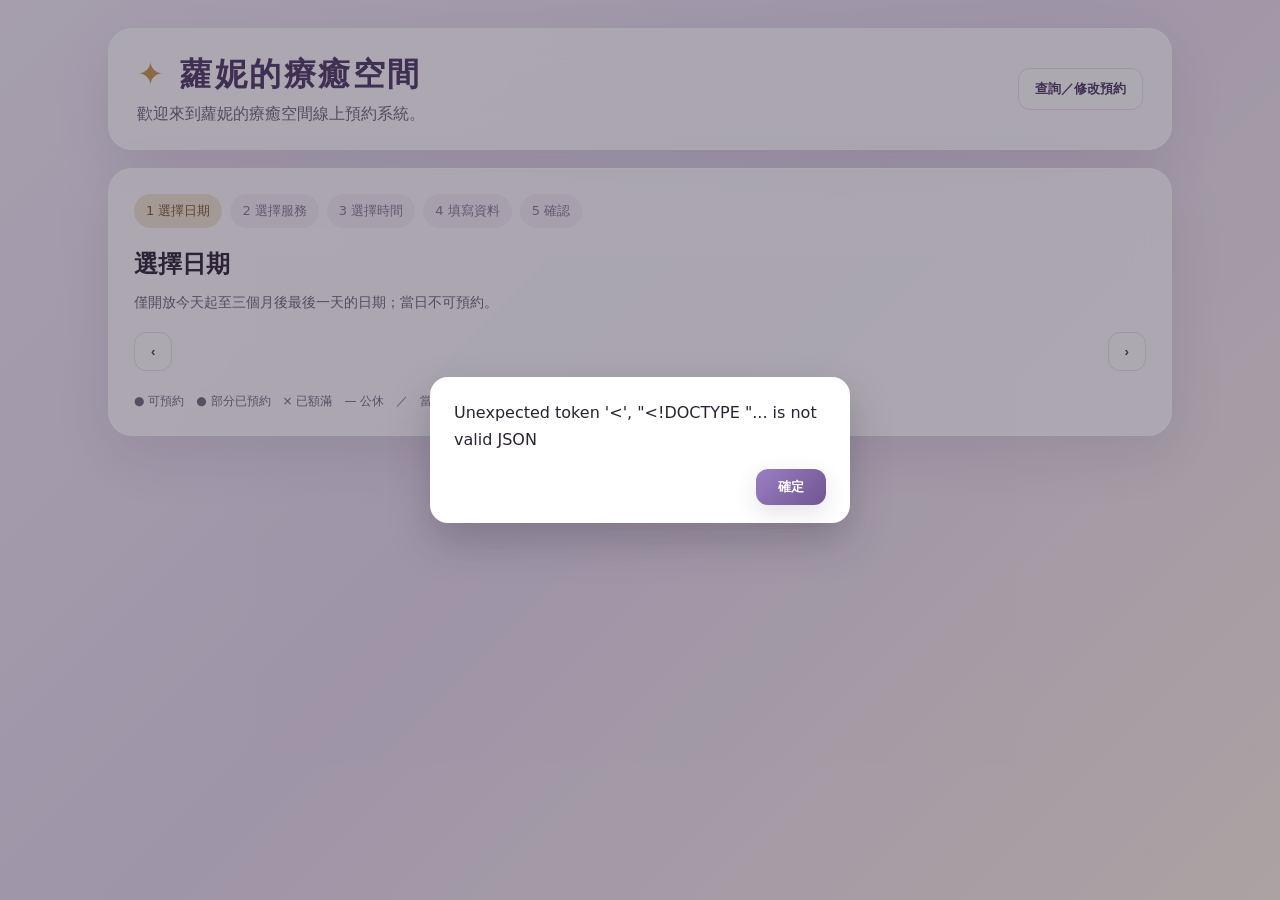
==== public/index.html @ 126ae0cc "ui: booking code copy button on completion page; query page placeholder text" ====
<!doctype html>
<html lang="zh-Hant">
<head>
<meta charset="utf-8"><meta name="viewport" content="width=device-width,initial-scale=1">
<title>蘿妮的療癒空間｜線上預約</title>
<style>
:root{--violet:#8e76b7;--violet-dark:#4d3b67;--lav:#eee7f7;--cream:#fffaf2;--amber:#c89b50;--ink:#30263a;--muted:#71657d;--line:#e8dfed;--glass:rgba(255,255,255,.82)}
*{box-sizing:border-box}body{margin:0;min-height:100vh;color:var(--ink);font-family:system-ui,-apple-system,"Noto Sans TC",sans-serif;background:linear-gradient(135deg,#f3edf8 0%,#e8def1 48%,#fbf3e7 100%);overflow-x:hidden}
body:before{content:"";position:fixed;inset:0;pointer-events:none;background-image:radial-gradient(circle,rgba(200,155,80,.22) 0 1px,transparent 1.5px);background-size:100px 100px;opacity:.25}
.wrap{max-width:1100px;margin:auto;padding:28px 18px 70px}.glass{background:var(--glass);border:1px solid rgba(255,255,255,.9);backdrop-filter:blur(18px);box-shadow:0 18px 55px rgba(72,50,92,.12);border-radius:24px}
header{padding:24px 28px;margin-bottom:18px;display:flex;justify-content:space-between;align-items:center;gap:18px}h1{margin:0;font-size:32px;letter-spacing:.08em;color:var(--violet-dark)}.sub{color:var(--muted);margin-top:7px}.magic{color:var(--amber)}
button{border:1px solid transparent;border-radius:12px;padding:11px 16px;background:linear-gradient(135deg,#9e87c5,#72588f);color:white;font-weight:700;cursor:pointer;box-shadow:0 8px 22px rgba(72,50,92,.14)}button:hover{filter:brightness(1.04)}button:disabled{opacity:.42;cursor:not-allowed;box-shadow:none}.secondary{background:white;color:var(--violet-dark);border-color:var(--line);box-shadow:none}.danger{background:#8d5c6d}.successBtn{background:linear-gradient(135deg,#caa15d,#aa7e3e)}
main{display:grid;grid-template-columns:1fr;gap:18px}.panel{padding:25px}.steps{display:flex;gap:8px;margin-bottom:20px;flex-wrap:wrap}.step{padding:8px 12px;border-radius:999px;background:#f4eff7;color:#887b92;font-size:13px}.step.active{background:#efe4d2;color:#80602d}h2{margin:0 0 14px}.hint,.muted{color:var(--muted);font-size:14px}.calendarHead{display:flex;justify-content:space-between;align-items:center;margin:20px 0 10px}.calendar{display:grid;grid-template-columns:repeat(7,1fr);gap:7px}.calendarLoading{grid-column:1/-1;text-align:center;padding:24px;color:var(--muted)}.dow{text-align:center;color:#8a7e92;font-size:12px;padding:5px}.day{min-height:58px;background:#fff;color:var(--ink);border:1px solid var(--line);box-shadow:none}.day.past,.day.empty{opacity:.28;cursor:not-allowed}.day.selected{outline:2px solid var(--amber);background:#fff8eb}.day.closed{opacity:.42;cursor:not-allowed}.dayStatus{display:block;font-size:9px;line-height:1.1;margin-top:3px;font-weight:700}.day.partial{border-color:#c8b4da}.day.full{opacity:.52}
.serviceGrid{display:grid;gap:10px;margin-top:16px}.serviceCard{width:100%;text-align:left;background:#fff;color:var(--ink);border:1px solid var(--line);box-shadow:none}.serviceCard.selected{border-color:var(--amber);background:#fff8eb;box-shadow:0 0 0 2px rgba(200,155,80,.18)}.serviceRow{display:flex;align-items:flex-start;gap:14px}.serviceInfo{min-width:0;flex:1}.serviceName{font-size:16px;font-weight:800}.serviceDescription{font-size:13px;color:var(--muted);margin-top:5px;line-height:1.55}.servicePrice{margin-left:auto;flex:0 0 92px;text-align:right;font-size:16px;font-weight:800;white-space:nowrap}.serviceDuration{font-size:13px;color:var(--muted);margin-top:3px}.slots{display:grid;grid-template-columns:repeat(3,1fr);gap:9px;margin-top:16px}.slot{background:#fff;color:var(--ink);border:1px solid var(--line);padding:13px;box-shadow:none}.slot.available:hover{border-color:#bca8d2}.slot.booked{opacity:.42;text-decoration:line-through}.slot.selected{background:#fff8eb;border-color:var(--amber);color:#745526}.emptyState{grid-column:1/-1;padding:18px;border:1px dashed var(--line);border-radius:12px;color:var(--muted);background:#fff}
label{display:block;margin:14px 0 7px;color:#5e5268}input{width:100%;padding:13px;border-radius:12px;border:1px solid var(--line);background:#fff;color:var(--ink);outline:none}input:focus{border-color:#ad95c7;box-shadow:0 0 0 3px rgba(142,118,183,.12)}.actions{display:flex;justify-content:space-between;gap:10px;margin-top:20px}.summary{line-height:1.9;color:#51455c}.summaryBox{padding:15px;border-radius:14px;background:#faf7fc;border:1px solid var(--line);margin-top:15px}.success{padding:18px;border-radius:14px;background:#fff9ed;border:1px solid #ead7b2}.code{font-size:22px;font-weight:800;letter-spacing:.08em;color:#765b2c;margin:5px 0 14px}.status{display:inline-block;padding:4px 9px;border-radius:999px;background:#eee8f4;color:#675778;font-size:12px}.hidden{display:none!important}.notice{padding:10px 12px;background:#f7f1fa;border-radius:10px;color:#655873;font-size:13px;margin-top:12px}.legend{display:flex;gap:12px;flex-wrap:wrap;margin-top:12px;color:#776a80;font-size:12px}
@media(max-width:800px){main{grid-template-columns:1fr}.slots{grid-template-columns:repeat(2,1fr)}header{align-items:flex-start;flex-direction:column}.wrap{padding:16px 12px 45px}.panel{padding:19px}.day{min-height:50px;padding:7px 3px}.booking{align-items:flex-start;flex-direction:column}.adminTools input{max-width:none;width:100%}}

@media(max-width:600px){
  .wrap{padding:10px 10px 32px}
  .glass{border-radius:18px}
  header{padding:18px 16px;margin-bottom:12px;gap:12px}
  h1{font-size:24px;line-height:1.35;letter-spacing:.04em}
  .sub{font-size:13px;line-height:1.5}
  header button{width:100%;min-height:44px}
  .panel{padding:16px}
  h2{font-size:21px;line-height:1.4}
  .steps{gap:5px;margin-bottom:14px}
  .step{padding:6px 9px;font-size:11px}
  .calendar{gap:4px}
  .dow{font-size:11px;padding:4px 0}
  .day{min-height:48px;padding:5px 2px;font-size:14px;border-radius:9px}
  .calendarHead button{min-width:44px;min-height:44px;padding:8px 12px}
  .slots{grid-template-columns:repeat(2,minmax(0,1fr));gap:8px}
  .slot{min-height:46px;padding:11px 8px}
  .serviceGrid{gap:8px}
  .serviceCard{min-height:58px;padding:12px}
  input,select,textarea{min-height:46px;font-size:16px}
  .actions{flex-direction:column;gap:8px}
  .actions>button{width:100%;min-height:46px}
  .success .code{font-size:20px;overflow-wrap:anywhere}
  .legend{gap:7px;line-height:1.6}
  .summaryBox{overflow-wrap:anywhere}
}
@media(max-width:380px){
  .wrap{padding-left:7px;padding-right:7px}
  .panel{padding:13px}
  h1{font-size:21px}
  .step{font-size:10px;padding:5px 7px}
  .day{min-height:44px;font-size:13px}
}
.bindCode{font-size:1.15em;letter-spacing:.12em;font-family:ui-monospace,Menlo,Consolas,monospace}
.copyBindBtn{margin-left:8px;padding:4px 10px;font-size:.85em}
.bindHint{margin-top:10px;padding:10px 12px;border-radius:10px;background:#fff3cd;border:2px solid #e0a800;color:#7a4a00;font-weight:700;line-height:1.6}
.lineSlot{display:flex;align-items:center;margin-left:auto;margin-right:12px}.lineSlot img{height:46px;width:auto;cursor:pointer;border-radius:10px}.lineSlot .bindHint{margin:0}
@media(max-width:800px){.lineSlot{order:3;width:100%;margin:10px 0 0;justify-content:center}.lineSlot img{height:44px;width:auto}}

.pageNotice{position:fixed;inset:0;background:rgba(40,30,50,.38);display:flex;align-items:center;justify-content:center;z-index:9999;padding:16px}
.pageNotice.hidden{display:none}
.pageNoticeCard{background:#fff;border-radius:18px;padding:22px 24px 18px;min-width:240px;max-width:min(88vw,420px);box-shadow:0 18px 40px rgba(40,30,50,.25)}
.pageNoticeText{white-space:pre-line;color:#2b2233;line-height:1.7;margin-bottom:16px;font-size:16px}
.pageNoticeOk{display:block;margin-left:auto;padding:9px 22px;border:0;border-radius:12px;background:linear-gradient(135deg,#9b7fc4,#6f5590);color:#fff;font-weight:700;cursor:pointer}
</style>
</head>
<body>
<div class="wrap">
<header class="glass"><div><h1><span class="magic">✦</span> 蘿妮的療癒空間</h1><div class="sub">歡迎來到蘿妮的療癒空間線上預約系統。</div></div><div id="lineLoginSlot" class="lineSlot"></div><button class="secondary" id="manageBookingBtn">查詢／修改預約</button></header>
<main>
<section class="glass panel">
<div class="steps"><span class="step active">1 選擇日期</span><span class="step">2 選擇服務</span><span class="step">3 選擇時間</span><span class="step">4 填寫資料</span><span class="step">5 確認</span></div>
<div id="dateView"><h2>選擇日期</h2><div class="hint">僅開放今天起至三個月後最後一天的日期；當日不可預約。</div><div class="calendarHead"><button id="prevMonth" class="secondary">‹</button><strong id="monthTitle"></strong><button id="nextMonth" class="secondary">›</button></div><div class="calendar" id="calendar"></div><div class="legend">● 可預約　● 部分已預約　× 已額滿　— 公休　／　當日不可預約</div></div>
<div id="serviceView" class="hidden"><h2>選擇服務</h2><div class="hint" id="serviceHint"></div><div class="serviceGrid" id="serviceGrid"></div><div class="actions"><button type="button" id="backDate" class="secondary">返回日期</button><button type="button" id="toSlots">下一步</button></div></div>
<div id="slotView" class="hidden"><h2>選擇時間</h2><p id="selectedDateText"></p><div class="slots" id="slots"></div><div class="actions"><button type="button" id="backService" class="secondary">返回服務</button><button type="button" id="toForm">下一步</button></div></div>
<div id="formView" class="hidden"><h2>填寫資料</h2><label for="name">姓名</label><input id="name" maxlength="100" autocomplete="name" placeholder="請輸入姓名"><label for="birthDate">西元生日</label><input id="birthDate" type="date" min="1900-01-01" autocomplete="bday"><label for="phone">電話</label><input id="phone" type="tel" maxlength="30" autocomplete="tel" inputmode="tel" placeholder="請輸入電話"><label for="note">有什麼想對我說的話嗎？或是你此刻的心情</label><textarea id="note" maxlength="500" rows="4" placeholder="請輸入"></textarea><div class="summaryBox" id="formSummary"></div><div id="formValidation" class="notice hidden" role="alert"></div><div class="actions"><button type="button" id="backSlot" class="secondary">返回時間</button><button id="toConfirm" type="button">確認資料</button></div></div>
<div id="confirmView" class="hidden"><h2>確認預約</h2><div class="summaryBox" id="confirmSummary"></div><div class="actions"><button type="button" id="backForm" class="secondary">返回修改</button><button type="button" id="submit" class="successBtn">確認預約</button></div></div>
<div id="successView" class="hidden"><h2>預約完成 ✦</h2><div class="success"><div>你的預約已成功建立。</div><div id="successSummary" class="summary"></div></div><div class="actions"><button type="button" id="copyBtn" class="successBtn">Line官方帳號</button><button type="button" id="officialBtn">關於我</button><button type="button" id="manageAfterBooking" class="secondary">返回預約</button></div><div id="successNotice" class="notice">如需管理預約，請使用電話號碼進行「查詢／修改預約」</div><div id="lineBindNotice" class="notice hidden"></div></div>
</section>

</main>
</div>
<script>
(function () {
  // 以頁面內提示框取代瀏覽器原生 alert（原生框會顯示網址）；不阻塞執行，與原本的 alert 用法相容
  function ensureNotice() {
    let box = document.getElementById('pageNotice');
    if (box) return box;
    box = document.createElement('div');
    box.id = 'pageNotice';
    box.className = 'pageNotice hidden';
    box.innerHTML = '<div class="pageNoticeCard"><div class="pageNoticeText" id="pageNoticeText"></div><button type="button" class="pageNoticeOk" id="pageNoticeOk">確定</button></div>';
    document.body.appendChild(box);
    document.getElementById('pageNoticeOk').onclick = () => box.classList.add('hidden');
    return box;
  }
  window.alert = function (message) {
    const box = ensureNotice();
    document.getElementById('pageNoticeText').textContent = String(message ?? '');
    box.classList.remove('hidden');
  };
})();

const state={config:null,date:null,service:null,startTime:null,slots:[],month:null,admin:false,lastReservation:null,preservedSelection:null};
function persistTimeSelection(){
  try{
    if(state.date && state.service && state.startTime){
      localStorage.setItem('roni_booking_time_selection',JSON.stringify({date:state.date,service:state.service,startTime:state.startTime,slots:Array.isArray(state.slots)?state.slots:[]}));
    }
  }catch(e){}
}
function restoreTimeSelection(){
  try{
    const raw=localStorage.getItem('roni_booking_time_selection');
    if(!raw)return;
    const v=JSON.parse(raw);
    if(v && v.date===state.date && v.service===state.service && v.startTime){
      state.startTime=v.startTime;
      state.slots=Array.isArray(v.slots)?v.slots.slice():[];
      state.preservedSelection={date:v.date,service:v.service,startTime:v.startTime,slots:state.slots.slice()};
    }
  }catch(e){}
}
function clearTimeSelection(){try{localStorage.removeItem('roni_booking_time_selection')}catch(e){}}

const $=id=>document.getElementById(id);
const api=async(url,opt={})=>{const r=await fetch(url,opt);const d=await r.json();if(!r.ok)throw new Error(d.error||'操作失敗');return d};
const esc=s=>String(s).replace(/[&<>"']/g,m=>({'&':'&amp;','<':'&lt;','>':'&gt;','"':'&quot;',"'":'&#039;'}[m]));
const steps=()=>document.querySelectorAll('.step');
function setStep(n){steps().forEach((x,i)=>x.classList.toggle('active',i===n));const ls=$('lineLoginSlot');if(ls)ls.classList.toggle('hidden',n!==0);}
function iso(y,m,d){return `${y}-${String(m+1).padStart(2,'0')}-${String(d).padStart(2,'0')}`;}
function serviceById(id){return state.config.services.find(x=>x.id===id)}
function selectedService(){return serviceById(state.service)}
function updateSide(){const el=$('sideSummary'); if(!el) return; const s=selectedService();el.innerHTML=state.date?`日期：<b>${esc(state.date)}</b><br>服務：<b>${s?esc(s.name):'尚未選擇'}</b><br>時間：<b>${state.startTime?esc(state.startTime+'–'+timeAddMinutes(state.startTime,s.durationMinutes)):'尚未選擇'}</b>`:'尚未選擇預約資料。';}
async function monthStatus(month) {
  try {
    const serviceId = state.service || state.config.services[0].id;
    return await api('/api/calendar-status?month='+encodeURIComponent(month)+'&serviceId='+encodeURIComponent(serviceId));
  } catch { return { statuses: {} }; }
}
async function renderCalendar(){
  const y=state.month.getFullYear(),m=state.month.getMonth();
  $('monthTitle').textContent=`${y} 年 ${m+1} 月`;
  updateMonthNav();
  const cal=$('calendar');
  cal.innerHTML='<div class="calendarLoading">載入中…</div>';
  const first=new Date(y,m,1).getDay(),days=new Date(y,m+1,0).getDate();
  const month=iso(y,m,1).slice(0,7);
  const batch=await monthStatus(month);
  // 所有日期先在記憶體中完成 HTML，資料完整後只對 DOM 寫入一次。
  // 避免瀏覽器逐個插入／繪製日期造成「一天一天跑出來」的視覺效果。
  let html=['日','一','二','三','四','五','六'].map(x=>`<div class="dow">${x}</div>`).join('');
  for(let i=0;i<first;i++) html+='<button class="day empty" disabled></button>';
  for(let d=1;d<=days;d++){
    const date=iso(y,m,d);
    let cls='day', attrs='';
    const title=[];
    if(date<=state.config.today||date>state.config.maxAdvanceDate){
      cls+=date===state.config.today?' closed':' past';
      attrs+=' disabled';
      if(date===state.config.today){title.push('當日不可預約');attrs+=' data-status="today-closed"';}
      else title.push('不可選取');
    }else{
      const st=batch.statuses?.[date]||{slots:[],available:[],closed:true};
      if(st.closed){cls+=' closed';attrs+=' disabled';title.push('公休');}
      else if(st.partialClosure){
        if(!st.available?.length){cls+=' full';attrs+=' disabled';}
        else { cls+=' partial'; attrs+=` data-date="${date}"`; }
        title.push('部分公休');
      }
      else if(!st.available?.length){cls+=' full';attrs+=' disabled';title.push('已額滿');}
      else{
        if(st.available.length<st.slots.length)cls+=' partial';
        attrs+=` data-date="${date}"`;
        if(st.available.length<st.slots.length)title.push('部分已預約');
      }
    }
    if(date===state.date)cls+=' selected';
    const eventLabel = title.length ? `<small class="dayStatus">${esc(title[0])}</small>` : '';
    html+=`<button class="${cls}"${attrs}${title.length?` title="${esc(title[0])}"`:''}>${d}${eventLabel}</button>`;
  }
  // 單次 replace，整個月份同時出現在畫面。
  cal.innerHTML=html;
  cal.querySelectorAll('button.day[data-date]').forEach(e=>e.onclick=()=>selectDate(e.dataset.date));
}
function addDays(date,days){const d=new Date(date+'T00:00:00');d.setDate(d.getDate()+days);return `${d.getFullYear()}-${String(d.getMonth()+1).padStart(2,'0')}-${String(d.getDate()).padStart(2,'0')}`;}
function monthKey(d){return d.getFullYear()*12+d.getMonth();}
function updateMonthNav(){const minMonth=new Date(state.config.today+'T00:00:00');minMonth.setDate(1);const maxMonth=new Date(state.config.maxAdvanceDate+'T00:00:00');maxMonth.setDate(1);$('prevMonth').disabled=monthKey(state.month)<=monthKey(minMonth);$('nextMonth').disabled=monthKey(state.month)>=monthKey(maxMonth);}

async function selectDate(date){clearTimeSelection();state.date=date;state.startTime=null;state.slots=[];await renderServices();$('dateView').classList.add('hidden');$('serviceView').classList.remove('hidden');setStep(1);updateSide();}
async function renderServices(){$('serviceGrid').innerHTML=state.config.services.map(s=>`<button class="serviceCard ${state.service===s.id?'selected':''}" data-service="${esc(s.id)}"><div class="serviceRow"><div class="serviceInfo"><div class="serviceName">${esc(s.name)}</div><div class="serviceDescription">${esc(s.description||'完整約 '+s.durationMinutes+' 分鐘')}</div></div><div class="servicePrice">NT$${Number(s.price||0).toLocaleString('en-US')}</div></div></button>`).join('');document.querySelectorAll('.serviceCard').forEach(b=>b.onclick=()=>{state.service=b.dataset.service;renderServices();});$('serviceHint').textContent=`${state.date} · 請選擇服務項目`}
async function loadSlots(options={}){
  const preserve=options.preserve===true;
  const keepStart=preserve ? state.startTime : null;
  const keepSlots=preserve && Array.isArray(state.slots) ? state.slots.slice() : [];
  const d=await api('/api/availability?date='+state.date+'&serviceId='+state.service);
  const container=$('slots');
  container.innerHTML='';
  if(!preserve){
    restoreTimeSelection();
    if(!(state.startTime && state.preservedSelection && state.preservedSelection.date===state.date && state.preservedSelection.service===state.service)){
      state.startTime=null; state.slots=[];
    }
  }
  $('selectedDateText').textContent=`${state.date} · ${selectedService().name}`;
  if(!Array.isArray(d.slots)||d.slots.length===0){
    const msg=document.createElement('div');
    msg.className='emptyState';
    msg.textContent=d.reason==='OUT_OF_RANGE'?'此日期不在可預約範圍內。':'此日期沒有設定可預約時段。';
    container.appendChild(msg);
    return;
  }
  d.slots.forEach(t=>{
    const b=document.createElement('button');
    b.className='slot';
    b.textContent=t;
    if(d.available?.includes(t)){
      b.classList.add('available');
      b.onclick=()=>{
        document.querySelectorAll('.slot').forEach(x=>x.classList.remove('selected'));
        b.classList.add('selected');
        state.startTime=t;
        const svc=selectedService();
        const start=Number(t.slice(0,2))*60+Number(t.slice(3));
        state.slots=Array.from({length:Math.ceil(svc.durationMinutes/state.config.slotMinutes)},(_,i)=>`${String(Math.floor((start+i*state.config.slotMinutes)/60)).padStart(2,'0')}:${String((start+i*state.config.slotMinutes)%60).padStart(2,'0')}`);
        state.preservedSelection={date:state.date,service:state.service,startTime:state.startTime,slots:state.slots.slice()};
        persistTimeSelection();
        updateSide();
      };
    }else{
      b.classList.add('booked');
      b.disabled=true;
      b.title=d.closed?'此日期無法預約':'已預約或無法連續安排';
    }
    container.appendChild(b);
  });
  restoreTimeSelection();
  const wanted=(preserve || state.preservedSelection?.date===state.date) ? (keepStart || state.startTime || state.preservedSelection?.startTime) : null;
  if(wanted && d.available?.includes(wanted)){
    const selected=[...container.querySelectorAll('.slot')].find(x=>x.textContent===wanted && !x.disabled);
    if(selected){
      selected.classList.add('selected');
      state.startTime=wanted;
      state.slots=keepSlots.length ? keepSlots : (state.preservedSelection?.slots||[]).slice();
      updateSide();
    }
  }
}
async function showSlots(){if(!state.service)return alert('請先選擇服務項目。');await loadSlots();$('serviceView').classList.add('hidden');$('slotView').classList.remove('hidden');setStep(2);updateSide();}
function timeAddMinutes(start,minutes){const [h,m]=String(start).split(':').map(Number);const total=h*60+m+Number(minutes||0);return `${String(Math.floor(total/60)).padStart(2,'0')}:${String(total%60).padStart(2,'0')}`}
function showForm(){if(!state.startTime)return alert('請選擇時間。');const s=selectedService();$('formSummary').innerHTML=`日期：${esc(state.date)}<br>服務：${esc(s.name)}（${s.durationMinutes} 分鐘）<br>時間：${esc(state.startTime)}–${esc(timeAddMinutes(state.startTime,s.durationMinutes))}`;$('slotView').classList.add('hidden');$('formView').classList.remove('hidden');setStep(3);}
function showConfirm(ev){
  if(ev && typeof ev.preventDefault==='function') ev.preventDefault();
  // Snapshot the selected booking slot BEFORE validation. Validation must never clear it.
  const selectedDate=state.date;
  const selectedServiceId=state.service;
  const selectedStartTime=state.startTime;
  const selectedSlots=Array.isArray(state.slots)?state.slots.slice():[];
  const name=$('name').value.trim(),birthDate=$('birthDate').value,phone=$('phone').value.trim();
  const missing=[];
  if(!selectedDate)missing.push('日期');
  if(!selectedServiceId)missing.push('服務項目');
  if(!selectedStartTime)missing.push('時間');
  if(!name)missing.push('姓名');
  if(!birthDate)missing.push('西元生日');
  if(!phone)missing.push('電話');
  const validation=$('formValidation');
  if(missing.length){
    const text='預約資料不完整，請補填：'+missing.join('、');
    if(validation){validation.textContent=text;validation.classList.remove('hidden');}
    else alert(text);
    // Stay on the form page. Do NOT call loadSlots(), renderServices(), or alter state.
    const target=!name?$('name'):!birthDate?$('birthDate'):!phone?$('phone'):null;
    if(target) target.focus();
    // Defensive restoration of the exact pre-validation selection.
    state.date=selectedDate;
    state.service=selectedServiceId;
    state.startTime=selectedStartTime;
    state.slots=selectedSlots;
    state.preservedSelection={date:selectedDate,service:selectedServiceId,startTime:selectedStartTime,slots:selectedSlots.slice()};
    persistTimeSelection();
    $('slotView').classList.add('hidden');
    $('formView').classList.remove('hidden');
    setStep(3);
    updateSide();
    return false;
  }
  if(!selectedServiceId || !selectedStartTime || !selectedSlots.length){
    const text='預約時間資料遺失，請返回時間頁重新選擇。';
    if(validation){validation.textContent=text;validation.classList.remove('hidden');}
    else alert(text);
    return false;
  }
  if(validation) {validation.textContent='';validation.classList.add('hidden');}
  const s=selectedService();
  $('confirmSummary').innerHTML=`姓名：<b>${esc(name)}</b><br>生日：<b>${esc(birthDate)}</b><br>電話：<b>${esc(phone)}</b><br>服務：<b>${esc(s.name)}</b><br>日期：<b>${esc(selectedDate)}</b><br>時間：<b>${esc(selectedStartTime)}–${esc(timeAddMinutes(selectedStartTime,s.durationMinutes))}</b>`;
  $('formView').classList.add('hidden');
  $('confirmView').classList.remove('hidden');
  setStep(4);
  return true;
}
async function submitBooking(){const name=$('name').value.trim(),birthDate=$('birthDate').value,phone=$('phone').value.trim(),note=$('note').value.trim();const missing=[];if(!state.date)missing.push('日期');if(!state.service)missing.push('服務項目');if(!state.startTime)missing.push('開始時間');if(!name)missing.push('姓名');if(!birthDate)missing.push('西元生日');if(!phone)missing.push('電話');if(missing.length){alert('預約資料不完整：'+missing.join('、'));return}try{$('submit').disabled=true;const r=await api('/api/reservations',{method:'POST',headers:{'Content-Type':'application/json'},body:JSON.stringify({date:state.date,serviceId:state.service,startTime:state.startTime,name,birthDate,phone,note,lineTicket:getLineTicket()||undefined})});state.lastReservation=r.reservation;clearTimeSelection();$('successSummary').innerHTML=`姓名：${esc(r.reservation.name)}<br>生日：${esc(r.reservation.birthDate)}<br>電話：${esc(r.reservation.phone||'—')}<br>預約代碼：<b style="font-family:ui-monospace,Menlo,Consolas,monospace;letter-spacing:.04em">${esc(r.reservation.bookingCode||'—')}</b>${r.reservation.bookingCode?` <button type="button" class="secondary copyBindBtn" onclick="copyBindCode('${esc(r.reservation.bookingCode)}',this)">複製</button>`:''}（查詢、取消、改期請保存此代碼）<br>服務：${esc(r.reservation.serviceName)}<br>日期：${esc(r.reservation.date)}<br>時間：${esc(r.reservation.startTime)}–${esc(r.reservation.endTime)}${r.lineBindCode&&!r.lineBound?`<br>綁定碼：<b class="bindCode">${esc(r.lineBindCode)}</b> <button type="button" class="secondary copyBindBtn" onclick="copyBindCode('${esc(r.lineBindCode)}',this)">複製</button><div class="bindHint">（請將綁定碼回傳官方帳號，以利接收預約提醒）</div>`:''}${r.lineBound?'<div class="bindHint">已綁定 LINE：預約前一天 17:00 會傳送提醒給您。</div>':''}`;clearLineTicket();$('confirmView').classList.add('hidden');$('successView').classList.remove('hidden');$('lineBindNotice').classList.add('hidden');setStep(4);updateSide();}catch(e){alert(e.message);if(e.message.includes('LINE 登入'))clearLineTicket();if(e.message.includes('時段')||e.message.includes('預約'))await loadSlots()}finally{$('submit').disabled=false}}
async function copyBindCode(code, btn){
  try { await navigator.clipboard.writeText(String(code)); }
  catch (e) {
    const ta = document.createElement('textarea'); ta.value = String(code); ta.setAttribute('readonly', '');
    ta.style.position = 'fixed'; ta.style.opacity = '0'; document.body.appendChild(ta); ta.select();
    try { document.execCommand('copy'); } finally { document.body.removeChild(ta); }
  }
  if (btn) { const old = btn.textContent; btn.textContent = '已複製'; setTimeout(() => { btn.textContent = old; }, 1500); }
}
function bookingText(){const r=state.lastReservation;return `蘿妮的療癒空間預約內容\n姓名：${r.name}\n生日：${r.birthDate}\n電話：${r.phone||'—'}\n服務項目：${r.serviceName}\n日期：${r.date}\n時間：${r.startTime}–${r.endTime}`}
function openLineOfficial(){window.open('https://line.me/R/ti/p/@798tysda?oat_content=url&ts=09230058','_blank','noopener,noreferrer')}
$('manageBookingBtn').onclick=()=>location.href='/manage.html';
function returnToDateSelection(){state.date=null;state.service=null;state.startTime=null;state.slots=[];state.lastReservation=null;clearTimeSelection();$('successView').classList.add('hidden');$('confirmView').classList.add('hidden');$('formView').classList.add('hidden');$('slotView').classList.add('hidden');$('serviceView').classList.add('hidden');$('dateView').classList.remove('hidden');setStep(0);updateSide();renderCalendar();}
$('manageAfterBooking').onclick=returnToDateSelection;$('prevMonth').onclick=async()=>{if($('prevMonth').disabled)return;state.month.setMonth(state.month.getMonth()-1);await renderCalendar()};$('nextMonth').onclick=async()=>{if($('nextMonth').disabled)return;state.month.setMonth(state.month.getMonth()+1);await renderCalendar()};$('backDate').onclick=()=>{$('serviceView').classList.add('hidden');$('dateView').classList.remove('hidden');setStep(0);updateSide()};$('toSlots').onclick=showSlots;$('backService').onclick=()=>{$('slotView').classList.add('hidden');$('serviceView').classList.remove('hidden');setStep(1)};$('toForm').onclick=showForm;$('backSlot').onclick=async()=>{$('formView').classList.add('hidden');$('slotView').classList.remove('hidden');setStep(2);if(state.date&&state.service){restoreTimeSelection();await loadSlots({preserve:true})}};$('toConfirm').onclick=showConfirm;$('backForm').onclick=()=>{$('confirmView').classList.add('hidden');$('formView').classList.remove('hidden');setStep(3)};$('submit').onclick=submitBooking;$('copyBtn').onclick=openLineOfficial;$('officialBtn').onclick=()=>window.open('https://linkgoods.com/journarie','_blank','noopener,noreferrer');
function startLineLogin(){ location.href='/auth/line/start'; }
function b64urlJson(s){ s=s.replace(/-/g,'+').replace(/_/g,'/'); while(s.length%4)s+='='; return JSON.parse(atob(s)); }
function saveLineTicket(t){ try{ const info=b64urlJson(t.split('.')[0]); sessionStorage.setItem('lineTicket',JSON.stringify({t,exp:info.exp})); }catch(e){} }
function getLineTicket(){ const raw=sessionStorage.getItem('lineTicket'); if(!raw) return null; try{ const o=JSON.parse(raw); if(o.exp&&o.exp>Date.now()) return o.t; }catch(e){} sessionStorage.removeItem('lineTicket'); return null; }
function clearLineTicket(){ sessionStorage.removeItem('lineTicket'); state.lineTicket=null; renderLineSlot(); }
function renderLineSlot(){
  const slot=$('lineLoginSlot'); if(!slot) return;
  if(getLineTicket()) slot.innerHTML='<div class="bindHint">已完成 LINE 登入：送出預約時會綁定 LINE 提醒</div>';
  else slot.innerHTML='<picture><source media="(max-width:800px)" srcset="/btn_login_1x32dp.png"><img id="lineLoginImg" src="/btn_login_2x32dp.png" alt="用 LINE 登入並綁定" role="button" tabindex="0"></picture>';
  const img=$('lineLoginImg'); if(img){ img.onclick=startLineLogin; img.onkeydown=e=>{ if(e.key==='Enter') startLineLogin(); }; }
}
async function restoreLineReturn(){
  const q=new URLSearchParams(location.search);
  const err=q.get('line_error'), tok=q.get('line_ticket');
  if(tok){ saveLineTicket(tok); history.replaceState(null,'',location.pathname); }
  else if(err){ history.replaceState(null,'',location.pathname); alert('LINE 登入未完成（'+err+'）。您仍可按「確認預約」，之後用綁定碼綁定。'); }
  renderLineSlot();
}
(async()=>{state.config=await api('/api/config');state.month=new Date(state.config.today+'T00:00:00');await renderCalendar();await restoreLineReturn()})().catch(e=>alert(e.message));
</script>
</body></html>
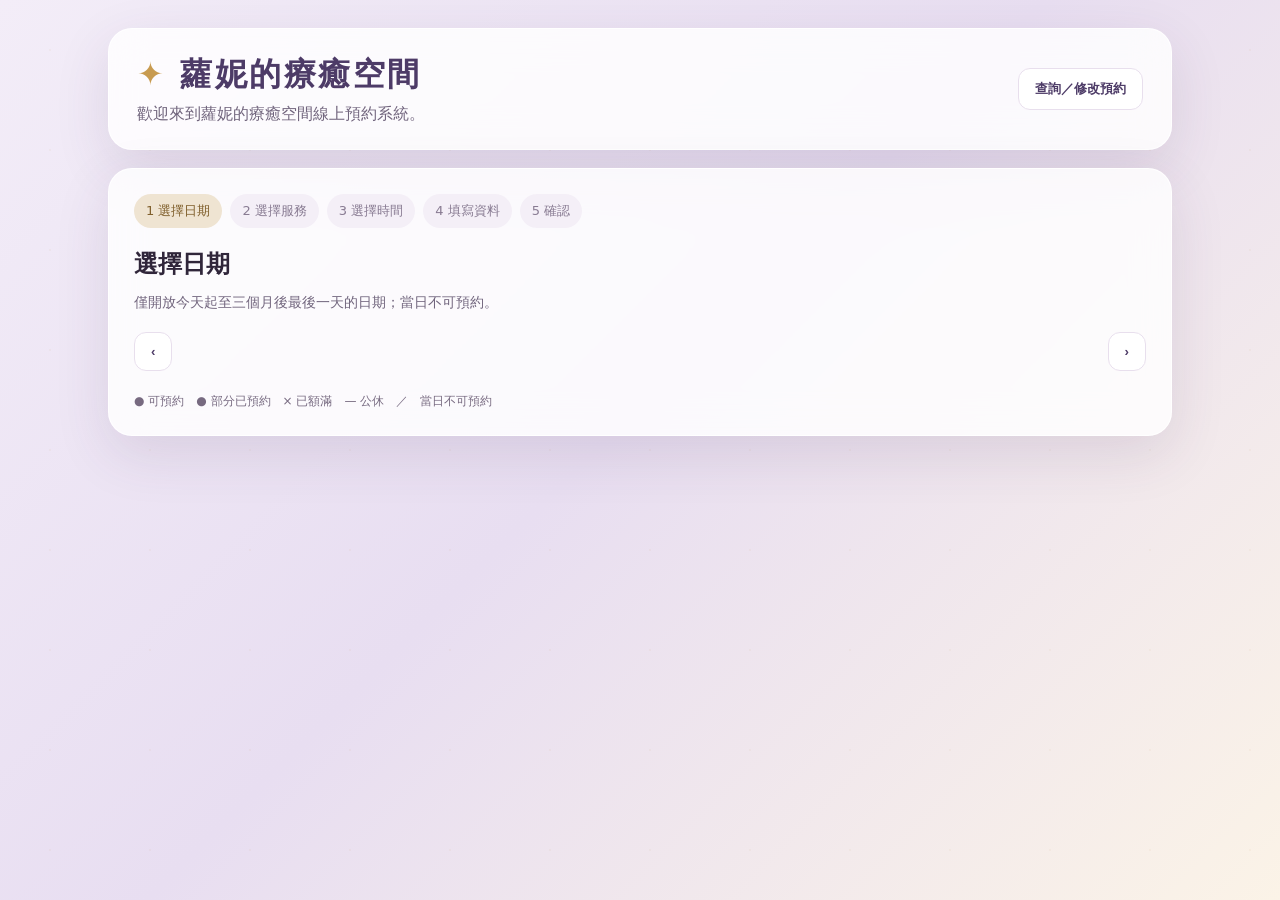
==== commit 8047cb20: "csp: move inline scripts to public/js (step 1; event handlers still inline)" ====
--- a/public/index.html
+++ b/public/index.html
@@ -77,258 +77,5 @@
 
 </main>
 </div>
-<script>
-(function () {
-  // 以頁面內提示框取代瀏覽器原生 alert（原生框會顯示網址）；不阻塞執行，與原本的 alert 用法相容
-  function ensureNotice() {
-    let box = document.getElementById('pageNotice');
-    if (box) return box;
-    box = document.createElement('div');
-    box.id = 'pageNotice';
-    box.className = 'pageNotice hidden';
-    box.innerHTML = '<div class="pageNoticeCard"><div class="pageNoticeText" id="pageNoticeText"></div><button type="button" class="pageNoticeOk" id="pageNoticeOk">確定</button></div>';
-    document.body.appendChild(box);
-    document.getElementById('pageNoticeOk').onclick = () => box.classList.add('hidden');
-    return box;
-  }
-  window.alert = function (message) {
-    const box = ensureNotice();
-    document.getElementById('pageNoticeText').textContent = String(message ?? '');
-    box.classList.remove('hidden');
-  };
-})();
-
-const state={config:null,date:null,service:null,startTime:null,slots:[],month:null,admin:false,lastReservation:null,preservedSelection:null};
-function persistTimeSelection(){
-  try{
-    if(state.date && state.service && state.startTime){
-      localStorage.setItem('roni_booking_time_selection',JSON.stringify({date:state.date,service:state.service,startTime:state.startTime,slots:Array.isArray(state.slots)?state.slots:[]}));
-    }
-  }catch(e){}
-}
-function restoreTimeSelection(){
-  try{
-    const raw=localStorage.getItem('roni_booking_time_selection');
-    if(!raw)return;
-    const v=JSON.parse(raw);
-    if(v && v.date===state.date && v.service===state.service && v.startTime){
-      state.startTime=v.startTime;
-      state.slots=Array.isArray(v.slots)?v.slots.slice():[];
-      state.preservedSelection={date:v.date,service:v.service,startTime:v.startTime,slots:state.slots.slice()};
-    }
-  }catch(e){}
-}
-function clearTimeSelection(){try{localStorage.removeItem('roni_booking_time_selection')}catch(e){}}
-
-const $=id=>document.getElementById(id);
-const api=async(url,opt={})=>{const r=await fetch(url,opt);const d=await r.json();if(!r.ok)throw new Error(d.error||'操作失敗');return d};
-const esc=s=>String(s).replace(/[&<>"']/g,m=>({'&':'&amp;','<':'&lt;','>':'&gt;','"':'&quot;',"'":'&#039;'}[m]));
-const steps=()=>document.querySelectorAll('.step');
-function setStep(n){steps().forEach((x,i)=>x.classList.toggle('active',i===n));const ls=$('lineLoginSlot');if(ls)ls.classList.toggle('hidden',n!==0);}
-function iso(y,m,d){return `${y}-${String(m+1).padStart(2,'0')}-${String(d).padStart(2,'0')}`;}
-function serviceById(id){return state.config.services.find(x=>x.id===id)}
-function selectedService(){return serviceById(state.service)}
-function updateSide(){const el=$('sideSummary'); if(!el) return; const s=selectedService();el.innerHTML=state.date?`日期：<b>${esc(state.date)}</b><br>服務：<b>${s?esc(s.name):'尚未選擇'}</b><br>時間：<b>${state.startTime?esc(state.startTime+'–'+timeAddMinutes(state.startTime,s.durationMinutes)):'尚未選擇'}</b>`:'尚未選擇預約資料。';}
-async function monthStatus(month) {
-  try {
-    const serviceId = state.service || state.config.services[0].id;
-    return await api('/api/calendar-status?month='+encodeURIComponent(month)+'&serviceId='+encodeURIComponent(serviceId));
-  } catch { return { statuses: {} }; }
-}
-async function renderCalendar(){
-  const y=state.month.getFullYear(),m=state.month.getMonth();
-  $('monthTitle').textContent=`${y} 年 ${m+1} 月`;
-  updateMonthNav();
-  const cal=$('calendar');
-  cal.innerHTML='<div class="calendarLoading">載入中…</div>';
-  const first=new Date(y,m,1).getDay(),days=new Date(y,m+1,0).getDate();
-  const month=iso(y,m,1).slice(0,7);
-  const batch=await monthStatus(month);
-  // 所有日期先在記憶體中完成 HTML，資料完整後只對 DOM 寫入一次。
-  // 避免瀏覽器逐個插入／繪製日期造成「一天一天跑出來」的視覺效果。
-  let html=['日','一','二','三','四','五','六'].map(x=>`<div class="dow">${x}</div>`).join('');
-  for(let i=0;i<first;i++) html+='<button class="day empty" disabled></button>';
-  for(let d=1;d<=days;d++){
-    const date=iso(y,m,d);
-    let cls='day', attrs='';
-    const title=[];
-    if(date<=state.config.today||date>state.config.maxAdvanceDate){
-      cls+=date===state.config.today?' closed':' past';
-      attrs+=' disabled';
-      if(date===state.config.today){title.push('當日不可預約');attrs+=' data-status="today-closed"';}
-      else title.push('不可選取');
-    }else{
-      const st=batch.statuses?.[date]||{slots:[],available:[],closed:true};
-      if(st.closed){cls+=' closed';attrs+=' disabled';title.push('公休');}
-      else if(st.partialClosure){
-        if(!st.available?.length){cls+=' full';attrs+=' disabled';}
-        else { cls+=' partial'; attrs+=` data-date="${date}"`; }
-        title.push('部分公休');
-      }
-      else if(!st.available?.length){cls+=' full';attrs+=' disabled';title.push('已額滿');}
-      else{
-        if(st.available.length<st.slots.length)cls+=' partial';
-        attrs+=` data-date="${date}"`;
-        if(st.available.length<st.slots.length)title.push('部分已預約');
-      }
-    }
-    if(date===state.date)cls+=' selected';
-    const eventLabel = title.length ? `<small class="dayStatus">${esc(title[0])}</small>` : '';
-    html+=`<button class="${cls}"${attrs}${title.length?` title="${esc(title[0])}"`:''}>${d}${eventLabel}</button>`;
-  }
-  // 單次 replace，整個月份同時出現在畫面。
-  cal.innerHTML=html;
-  cal.querySelectorAll('button.day[data-date]').forEach(e=>e.onclick=()=>selectDate(e.dataset.date));
-}
-function addDays(date,days){const d=new Date(date+'T00:00:00');d.setDate(d.getDate()+days);return `${d.getFullYear()}-${String(d.getMonth()+1).padStart(2,'0')}-${String(d.getDate()).padStart(2,'0')}`;}
-function monthKey(d){return d.getFullYear()*12+d.getMonth();}
-function updateMonthNav(){const minMonth=new Date(state.config.today+'T00:00:00');minMonth.setDate(1);const maxMonth=new Date(state.config.maxAdvanceDate+'T00:00:00');maxMonth.setDate(1);$('prevMonth').disabled=monthKey(state.month)<=monthKey(minMonth);$('nextMonth').disabled=monthKey(state.month)>=monthKey(maxMonth);}
-
-async function selectDate(date){clearTimeSelection();state.date=date;state.startTime=null;state.slots=[];await renderServices();$('dateView').classList.add('hidden');$('serviceView').classList.remove('hidden');setStep(1);updateSide();}
-async function renderServices(){$('serviceGrid').innerHTML=state.config.services.map(s=>`<button class="serviceCard ${state.service===s.id?'selected':''}" data-service="${esc(s.id)}"><div class="serviceRow"><div class="serviceInfo"><div class="serviceName">${esc(s.name)}</div><div class="serviceDescription">${esc(s.description||'完整約 '+s.durationMinutes+' 分鐘')}</div></div><div class="servicePrice">NT$${Number(s.price||0).toLocaleString('en-US')}</div></div></button>`).join('');document.querySelectorAll('.serviceCard').forEach(b=>b.onclick=()=>{state.service=b.dataset.service;renderServices();});$('serviceHint').textContent=`${state.date} · 請選擇服務項目`}
-async function loadSlots(options={}){
-  const preserve=options.preserve===true;
-  const keepStart=preserve ? state.startTime : null;
-  const keepSlots=preserve && Array.isArray(state.slots) ? state.slots.slice() : [];
-  const d=await api('/api/availability?date='+state.date+'&serviceId='+state.service);
-  const container=$('slots');
-  container.innerHTML='';
-  if(!preserve){
-    restoreTimeSelection();
-    if(!(state.startTime && state.preservedSelection && state.preservedSelection.date===state.date && state.preservedSelection.service===state.service)){
-      state.startTime=null; state.slots=[];
-    }
-  }
-  $('selectedDateText').textContent=`${state.date} · ${selectedService().name}`;
-  if(!Array.isArray(d.slots)||d.slots.length===0){
-    const msg=document.createElement('div');
-    msg.className='emptyState';
-    msg.textContent=d.reason==='OUT_OF_RANGE'?'此日期不在可預約範圍內。':'此日期沒有設定可預約時段。';
-    container.appendChild(msg);
-    return;
-  }
-  d.slots.forEach(t=>{
-    const b=document.createElement('button');
-    b.className='slot';
-    b.textContent=t;
-    if(d.available?.includes(t)){
-      b.classList.add('available');
-      b.onclick=()=>{
-        document.querySelectorAll('.slot').forEach(x=>x.classList.remove('selected'));
-        b.classList.add('selected');
-        state.startTime=t;
-        const svc=selectedService();
-        const start=Number(t.slice(0,2))*60+Number(t.slice(3));
-        state.slots=Array.from({length:Math.ceil(svc.durationMinutes/state.config.slotMinutes)},(_,i)=>`${String(Math.floor((start+i*state.config.slotMinutes)/60)).padStart(2,'0')}:${String((start+i*state.config.slotMinutes)%60).padStart(2,'0')}`);
-        state.preservedSelection={date:state.date,service:state.service,startTime:state.startTime,slots:state.slots.slice()};
-        persistTimeSelection();
-        updateSide();
-      };
-    }else{
-      b.classList.add('booked');
-      b.disabled=true;
-      b.title=d.closed?'此日期無法預約':'已預約或無法連續安排';
-    }
-    container.appendChild(b);
-  });
-  restoreTimeSelection();
-  const wanted=(preserve || state.preservedSelection?.date===state.date) ? (keepStart || state.startTime || state.preservedSelection?.startTime) : null;
-  if(wanted && d.available?.includes(wanted)){
-    const selected=[...container.querySelectorAll('.slot')].find(x=>x.textContent===wanted && !x.disabled);
-    if(selected){
-      selected.classList.add('selected');
-      state.startTime=wanted;
-      state.slots=keepSlots.length ? keepSlots : (state.preservedSelection?.slots||[]).slice();
-      updateSide();
-    }
-  }
-}
-async function showSlots(){if(!state.service)return alert('請先選擇服務項目。');await loadSlots();$('serviceView').classList.add('hidden');$('slotView').classList.remove('hidden');setStep(2);updateSide();}
-function timeAddMinutes(start,minutes){const [h,m]=String(start).split(':').map(Number);const total=h*60+m+Number(minutes||0);return `${String(Math.floor(total/60)).padStart(2,'0')}:${String(total%60).padStart(2,'0')}`}
-function showForm(){if(!state.startTime)return alert('請選擇時間。');const s=selectedService();$('formSummary').innerHTML=`日期：${esc(state.date)}<br>服務：${esc(s.name)}（${s.durationMinutes} 分鐘）<br>時間：${esc(state.startTime)}–${esc(timeAddMinutes(state.startTime,s.durationMinutes))}`;$('slotView').classList.add('hidden');$('formView').classList.remove('hidden');setStep(3);}
-function showConfirm(ev){
-  if(ev && typeof ev.preventDefault==='function') ev.preventDefault();
-  // Snapshot the selected booking slot BEFORE validation. Validation must never clear it.
-  const selectedDate=state.date;
-  const selectedServiceId=state.service;
-  const selectedStartTime=state.startTime;
-  const selectedSlots=Array.isArray(state.slots)?state.slots.slice():[];
-  const name=$('name').value.trim(),birthDate=$('birthDate').value,phone=$('phone').value.trim();
-  const missing=[];
-  if(!selectedDate)missing.push('日期');
-  if(!selectedServiceId)missing.push('服務項目');
-  if(!selectedStartTime)missing.push('時間');
-  if(!name)missing.push('姓名');
-  if(!birthDate)missing.push('西元生日');
-  if(!phone)missing.push('電話');
-  const validation=$('formValidation');
-  if(missing.length){
-    const text='預約資料不完整，請補填：'+missing.join('、');
-    if(validation){validation.textContent=text;validation.classList.remove('hidden');}
-    else alert(text);
-    // Stay on the form page. Do NOT call loadSlots(), renderServices(), or alter state.
-    const target=!name?$('name'):!birthDate?$('birthDate'):!phone?$('phone'):null;
-    if(target) target.focus();
-    // Defensive restoration of the exact pre-validation selection.
-    state.date=selectedDate;
-    state.service=selectedServiceId;
-    state.startTime=selectedStartTime;
-    state.slots=selectedSlots;
-    state.preservedSelection={date:selectedDate,service:selectedServiceId,startTime:selectedStartTime,slots:selectedSlots.slice()};
-    persistTimeSelection();
-    $('slotView').classList.add('hidden');
-    $('formView').classList.remove('hidden');
-    setStep(3);
-    updateSide();
-    return false;
-  }
-  if(!selectedServiceId || !selectedStartTime || !selectedSlots.length){
-    const text='預約時間資料遺失，請返回時間頁重新選擇。';
-    if(validation){validation.textContent=text;validation.classList.remove('hidden');}
-    else alert(text);
-    return false;
-  }
-  if(validation) {validation.textContent='';validation.classList.add('hidden');}
-  const s=selectedService();
-  $('confirmSummary').innerHTML=`姓名：<b>${esc(name)}</b><br>生日：<b>${esc(birthDate)}</b><br>電話：<b>${esc(phone)}</b><br>服務：<b>${esc(s.name)}</b><br>日期：<b>${esc(selectedDate)}</b><br>時間：<b>${esc(selectedStartTime)}–${esc(timeAddMinutes(selectedStartTime,s.durationMinutes))}</b>`;
-  $('formView').classList.add('hidden');
-  $('confirmView').classList.remove('hidden');
-  setStep(4);
-  return true;
-}
-async function submitBooking(){const name=$('name').value.trim(),birthDate=$('birthDate').value,phone=$('phone').value.trim(),note=$('note').value.trim();const missing=[];if(!state.date)missing.push('日期');if(!state.service)missing.push('服務項目');if(!state.startTime)missing.push('開始時間');if(!name)missing.push('姓名');if(!birthDate)missing.push('西元生日');if(!phone)missing.push('電話');if(missing.length){alert('預約資料不完整：'+missing.join('、'));return}try{$('submit').disabled=true;const r=await api('/api/reservations',{method:'POST',headers:{'Content-Type':'application/json'},body:JSON.stringify({date:state.date,serviceId:state.service,startTime:state.startTime,name,birthDate,phone,note,lineTicket:getLineTicket()||undefined})});state.lastReservation=r.reservation;clearTimeSelection();$('successSummary').innerHTML=`姓名：${esc(r.reservation.name)}<br>生日：${esc(r.reservation.birthDate)}<br>電話：${esc(r.reservation.phone||'—')}<br>預約代碼：<b style="font-family:ui-monospace,Menlo,Consolas,monospace;letter-spacing:.04em">${esc(r.reservation.bookingCode||'—')}</b>${r.reservation.bookingCode?` <button type="button" class="secondary copyBindBtn" onclick="copyBindCode('${esc(r.reservation.bookingCode)}',this)">複製</button>`:''}（查詢、取消、改期請保存此代碼）<br>服務：${esc(r.reservation.serviceName)}<br>日期：${esc(r.reservation.date)}<br>時間：${esc(r.reservation.startTime)}–${esc(r.reservation.endTime)}${r.lineBindCode&&!r.lineBound?`<br>綁定碼：<b class="bindCode">${esc(r.lineBindCode)}</b> <button type="button" class="secondary copyBindBtn" onclick="copyBindCode('${esc(r.lineBindCode)}',this)">複製</button><div class="bindHint">（請將綁定碼回傳官方帳號，以利接收預約提醒）</div>`:''}${r.lineBound?'<div class="bindHint">已綁定 LINE：預約前一天 17:00 會傳送提醒給您。</div>':''}`;clearLineTicket();$('confirmView').classList.add('hidden');$('successView').classList.remove('hidden');$('lineBindNotice').classList.add('hidden');setStep(4);updateSide();}catch(e){alert(e.message);if(e.message.includes('LINE 登入'))clearLineTicket();if(e.message.includes('時段')||e.message.includes('預約'))await loadSlots()}finally{$('submit').disabled=false}}
-async function copyBindCode(code, btn){
-  try { await navigator.clipboard.writeText(String(code)); }
-  catch (e) {
-    const ta = document.createElement('textarea'); ta.value = String(code); ta.setAttribute('readonly', '');
-    ta.style.position = 'fixed'; ta.style.opacity = '0'; document.body.appendChild(ta); ta.select();
-    try { document.execCommand('copy'); } finally { document.body.removeChild(ta); }
-  }
-  if (btn) { const old = btn.textContent; btn.textContent = '已複製'; setTimeout(() => { btn.textContent = old; }, 1500); }
-}
-function bookingText(){const r=state.lastReservation;return `蘿妮的療癒空間預約內容\n姓名：${r.name}\n生日：${r.birthDate}\n電話：${r.phone||'—'}\n服務項目：${r.serviceName}\n日期：${r.date}\n時間：${r.startTime}–${r.endTime}`}
-function openLineOfficial(){window.open('https://line.me/R/ti/p/@798tysda?oat_content=url&ts=09230058','_blank','noopener,noreferrer')}
-$('manageBookingBtn').onclick=()=>location.href='/manage.html';
-function returnToDateSelection(){state.date=null;state.service=null;state.startTime=null;state.slots=[];state.lastReservation=null;clearTimeSelection();$('successView').classList.add('hidden');$('confirmView').classList.add('hidden');$('formView').classList.add('hidden');$('slotView').classList.add('hidden');$('serviceView').classList.add('hidden');$('dateView').classList.remove('hidden');setStep(0);updateSide();renderCalendar();}
-$('manageAfterBooking').onclick=returnToDateSelection;$('prevMonth').onclick=async()=>{if($('prevMonth').disabled)return;state.month.setMonth(state.month.getMonth()-1);await renderCalendar()};$('nextMonth').onclick=async()=>{if($('nextMonth').disabled)return;state.month.setMonth(state.month.getMonth()+1);await renderCalendar()};$('backDate').onclick=()=>{$('serviceView').classList.add('hidden');$('dateView').classList.remove('hidden');setStep(0);updateSide()};$('toSlots').onclick=showSlots;$('backService').onclick=()=>{$('slotView').classList.add('hidden');$('serviceView').classList.remove('hidden');setStep(1)};$('toForm').onclick=showForm;$('backSlot').onclick=async()=>{$('formView').classList.add('hidden');$('slotView').classList.remove('hidden');setStep(2);if(state.date&&state.service){restoreTimeSelection();await loadSlots({preserve:true})}};$('toConfirm').onclick=showConfirm;$('backForm').onclick=()=>{$('confirmView').classList.add('hidden');$('formView').classList.remove('hidden');setStep(3)};$('submit').onclick=submitBooking;$('copyBtn').onclick=openLineOfficial;$('officialBtn').onclick=()=>window.open('https://linkgoods.com/journarie','_blank','noopener,noreferrer');
-function startLineLogin(){ location.href='/auth/line/start'; }
-function b64urlJson(s){ s=s.replace(/-/g,'+').replace(/_/g,'/'); while(s.length%4)s+='='; return JSON.parse(atob(s)); }
-function saveLineTicket(t){ try{ const info=b64urlJson(t.split('.')[0]); sessionStorage.setItem('lineTicket',JSON.stringify({t,exp:info.exp})); }catch(e){} }
-function getLineTicket(){ const raw=sessionStorage.getItem('lineTicket'); if(!raw) return null; try{ const o=JSON.parse(raw); if(o.exp&&o.exp>Date.now()) return o.t; }catch(e){} sessionStorage.removeItem('lineTicket'); return null; }
-function clearLineTicket(){ sessionStorage.removeItem('lineTicket'); state.lineTicket=null; renderLineSlot(); }
-function renderLineSlot(){
-  const slot=$('lineLoginSlot'); if(!slot) return;
-  if(getLineTicket()) slot.innerHTML='<div class="bindHint">已完成 LINE 登入：送出預約時會綁定 LINE 提醒</div>';
-  else slot.innerHTML='<picture><source media="(max-width:800px)" srcset="/btn_login_1x32dp.png"><img id="lineLoginImg" src="/btn_login_2x32dp.png" alt="用 LINE 登入並綁定" role="button" tabindex="0"></picture>';
-  const img=$('lineLoginImg'); if(img){ img.onclick=startLineLogin; img.onkeydown=e=>{ if(e.key==='Enter') startLineLogin(); }; }
-}
-async function restoreLineReturn(){
-  const q=new URLSearchParams(location.search);
-  const err=q.get('line_error'), tok=q.get('line_ticket');
-  if(tok){ saveLineTicket(tok); history.replaceState(null,'',location.pathname); }
-  else if(err){ history.replaceState(null,'',location.pathname); alert('LINE 登入未完成（'+err+'）。您仍可按「確認預約」，之後用綁定碼綁定。'); }
-  renderLineSlot();
-}
-(async()=>{state.config=await api('/api/config');state.month=new Date(state.config.today+'T00:00:00');await renderCalendar();await restoreLineReturn()})().catch(e=>alert(e.message));
-</script>
+<script src="/js/index.js"></script>
 </body></html>
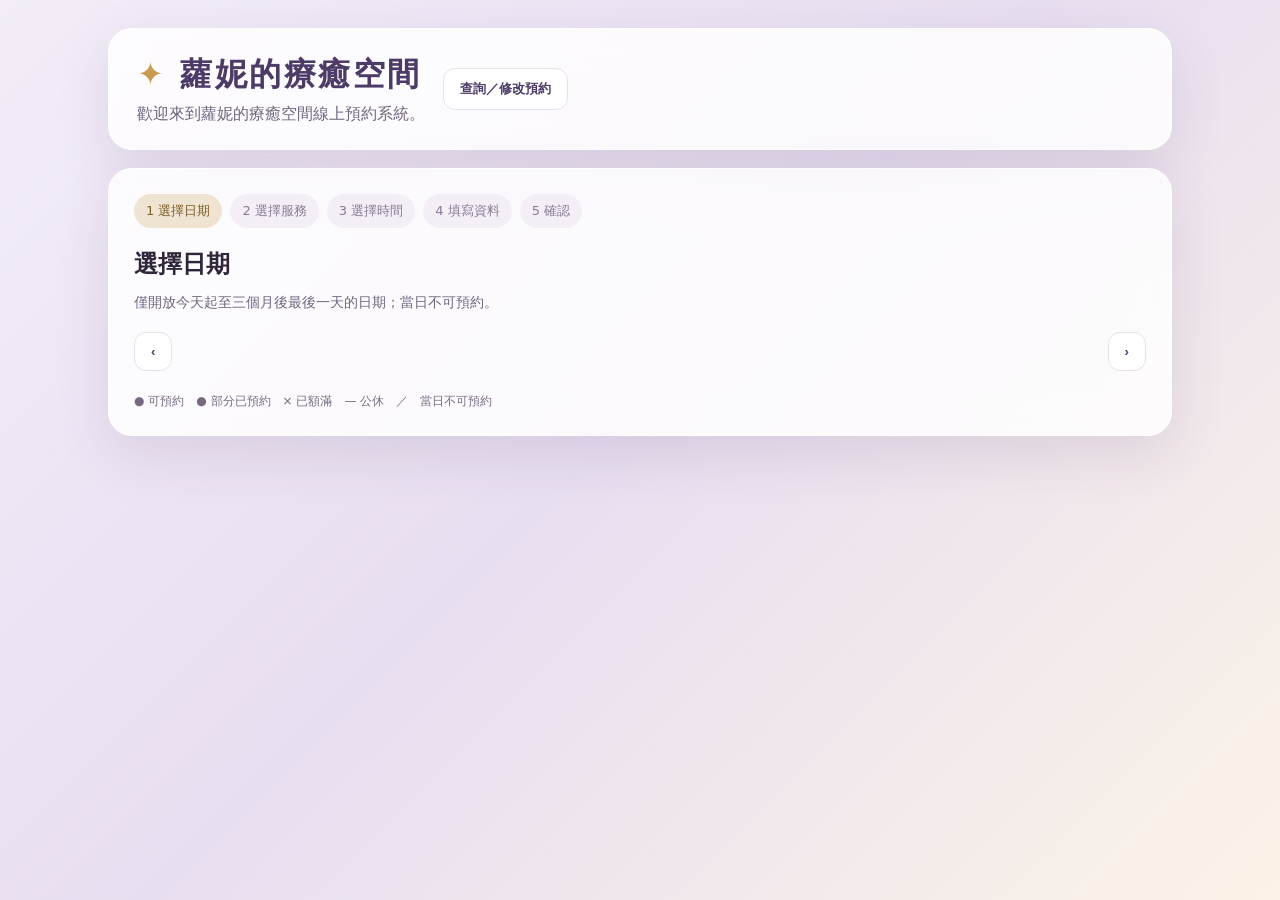
==== commit 45f894be: "phase3-ui: home login chrome (session-based, LINE position, logout clears ticket), my-reservations (" ====
--- a/public/index.html
+++ b/public/index.html
@@ -59,11 +59,24 @@
 .pageNoticeCard{background:#fff;border-radius:18px;padding:22px 24px 18px;min-width:240px;max-width:min(88vw,420px);box-shadow:0 18px 40px rgba(40,30,50,.25)}
 .pageNoticeText{white-space:pre-line;color:#2b2233;line-height:1.7;margin-bottom:16px;font-size:16px}
 .pageNoticeOk{display:block;margin-left:auto;padding:9px 22px;border:0;border-radius:12px;background:linear-gradient(135deg,#9b7fc4,#6f5590);color:#fff;font-weight:700;cursor:pointer}
+
+/* 首頁 LINE 區塊與按鈕位置（電腦：LINE 在最右；手機：LINE 在右上角） */
+[hidden]{display:none!important}
+.lineSlot{order:3;margin-left:auto;margin-right:0}
+.lineSlot img{max-width:100%}
+#manageBookingBtn,#myReservationsLink{order:2}
+@media(max-width:800px){
+  header{flex-direction:row!important;flex-wrap:wrap;align-items:flex-start}
+  header>div:first-child{flex:1 1 0;min-width:0}
+  .lineSlot{order:0;margin-left:0;margin-right:0;flex:0 0 auto;max-width:46%}
+  .lineSlot img{max-width:100%;height:auto}
+  #manageBookingBtn,#myReservationsLink{order:2;flex:1 1 100%}
+}
 </style>
 </head>
 <body>
 <div class="wrap">
-<header class="glass"><div><h1><span class="magic">✦</span> 蘿妮的療癒空間</h1><div class="sub">歡迎來到蘿妮的療癒空間線上預約系統。</div></div><div id="lineLoginSlot" class="lineSlot"></div><button class="secondary" id="manageBookingBtn">查詢／修改預約</button></header>
+<header class="glass"><div><h1><span class="magic">✦</span> 蘿妮的療癒空間</h1><div class="sub">歡迎來到蘿妮的療癒空間線上預約系統。</div></div><div id="lineLoginSlot" class="lineSlot"></div><button class="secondary" id="manageBookingBtn">查詢／修改預約</button><button class="secondary" id="myReservationsLink" type="button" hidden>我的預約</button></header>
 <main>
 <section class="glass panel">
 <div class="steps"><span class="step active">1 選擇日期</span><span class="step">2 選擇服務</span><span class="step">3 選擇時間</span><span class="step">4 填寫資料</span><span class="step">5 確認</span></div>
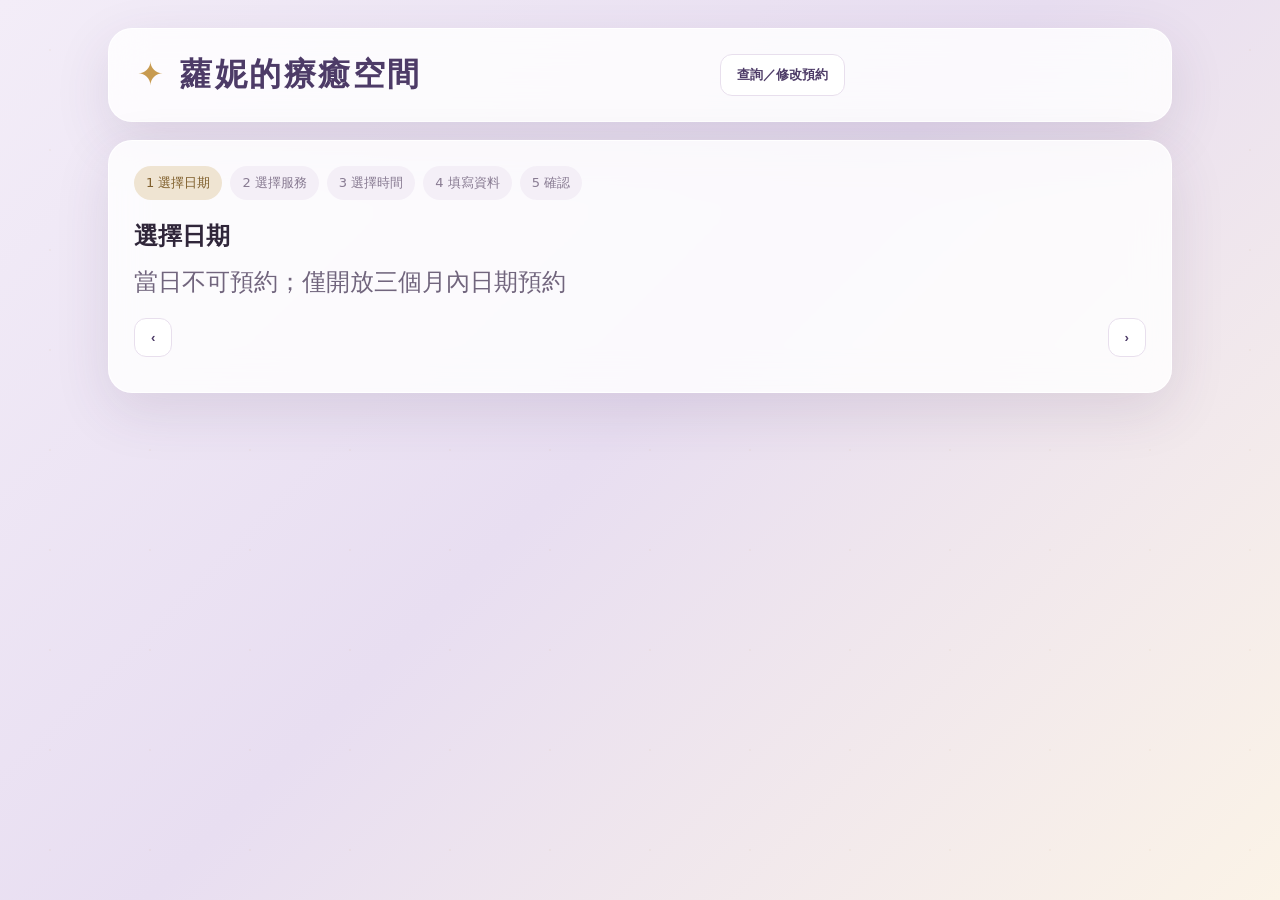
==== commit 8f17ca13: "phase4: remember LINE account profile (name, birthdate, phone; no note), prefill on login, login log" ====
--- a/public/index.html
+++ b/public/index.html
@@ -62,6 +62,9 @@
 
 /* 首頁 LINE 區塊與按鈕位置（電腦：LINE 在最右；手機：LINE 在右上角） */
 [hidden]{display:none!important}
+#manageBookingBtn,#myReservationsLink{margin-left:auto}
+.lineSlot{margin-left:12px}
+@media(max-width:800px){header .lineSlot img#lineLoginImg,header .lineSlot picture img{height:92px!important;width:auto!important;max-width:none!important}header .lineSlot{max-width:none!important;width:auto!important}}
 .lineSlot{order:3;margin-left:auto;margin-right:0}
 .lineSlot img{max-width:100%}
 #manageBookingBtn,#myReservationsLink{order:2}
@@ -76,11 +79,11 @@
 </head>
 <body>
 <div class="wrap">
-<header class="glass"><div><h1><span class="magic">✦</span> 蘿妮的療癒空間</h1><div class="sub">歡迎來到蘿妮的療癒空間線上預約系統。</div></div><div id="lineLoginSlot" class="lineSlot"></div><button class="secondary" id="manageBookingBtn">查詢／修改預約</button><button class="secondary" id="myReservationsLink" type="button" hidden>我的預約</button></header>
+<header class="glass"><div><h1><span class="magic">✦</span> 蘿妮的療癒空間</h1></div><div id="lineLoginSlot" class="lineSlot"></div><button class="secondary" id="manageBookingBtn">查詢／修改預約</button><button class="secondary" id="myReservationsLink" type="button" hidden>我的預約</button></header>
 <main>
 <section class="glass panel">
 <div class="steps"><span class="step active">1 選擇日期</span><span class="step">2 選擇服務</span><span class="step">3 選擇時間</span><span class="step">4 填寫資料</span><span class="step">5 確認</span></div>
-<div id="dateView"><h2>選擇日期</h2><div class="hint">僅開放今天起至三個月後最後一天的日期；當日不可預約。</div><div class="calendarHead"><button id="prevMonth" class="secondary">‹</button><strong id="monthTitle"></strong><button id="nextMonth" class="secondary">›</button></div><div class="calendar" id="calendar"></div><div class="legend">● 可預約　● 部分已預約　× 已額滿　— 公休　／　當日不可預約</div></div>
+<div id="dateView"><h2>選擇日期</h2><div class="hint" style="font-size:150%">當日不可預約；僅開放三個月內日期預約</div><div class="calendarHead"><button id="prevMonth" class="secondary">‹</button><strong id="monthTitle"></strong><button id="nextMonth" class="secondary">›</button></div><div class="calendar" id="calendar"></div></div>
 <div id="serviceView" class="hidden"><h2>選擇服務</h2><div class="hint" id="serviceHint"></div><div class="serviceGrid" id="serviceGrid"></div><div class="actions"><button type="button" id="backDate" class="secondary">返回日期</button><button type="button" id="toSlots">下一步</button></div></div>
 <div id="slotView" class="hidden"><h2>選擇時間</h2><p id="selectedDateText"></p><div class="slots" id="slots"></div><div class="actions"><button type="button" id="backService" class="secondary">返回服務</button><button type="button" id="toForm">下一步</button></div></div>
 <div id="formView" class="hidden"><h2>填寫資料</h2><label for="name">姓名</label><input id="name" maxlength="100" autocomplete="name" placeholder="請輸入姓名"><label for="birthDate">西元生日</label><input id="birthDate" type="date" min="1900-01-01" autocomplete="bday"><label for="phone">電話</label><input id="phone" type="tel" maxlength="30" autocomplete="tel" inputmode="tel" placeholder="請輸入電話"><label for="note">有什麼想對我說的話嗎？或是你此刻的心情</label><textarea id="note" maxlength="500" rows="4" placeholder="請輸入"></textarea><div class="summaryBox" id="formSummary"></div><div id="formValidation" class="notice hidden" role="alert"></div><div class="actions"><button type="button" id="backSlot" class="secondary">返回時間</button><button id="toConfirm" type="button">確認資料</button></div></div>
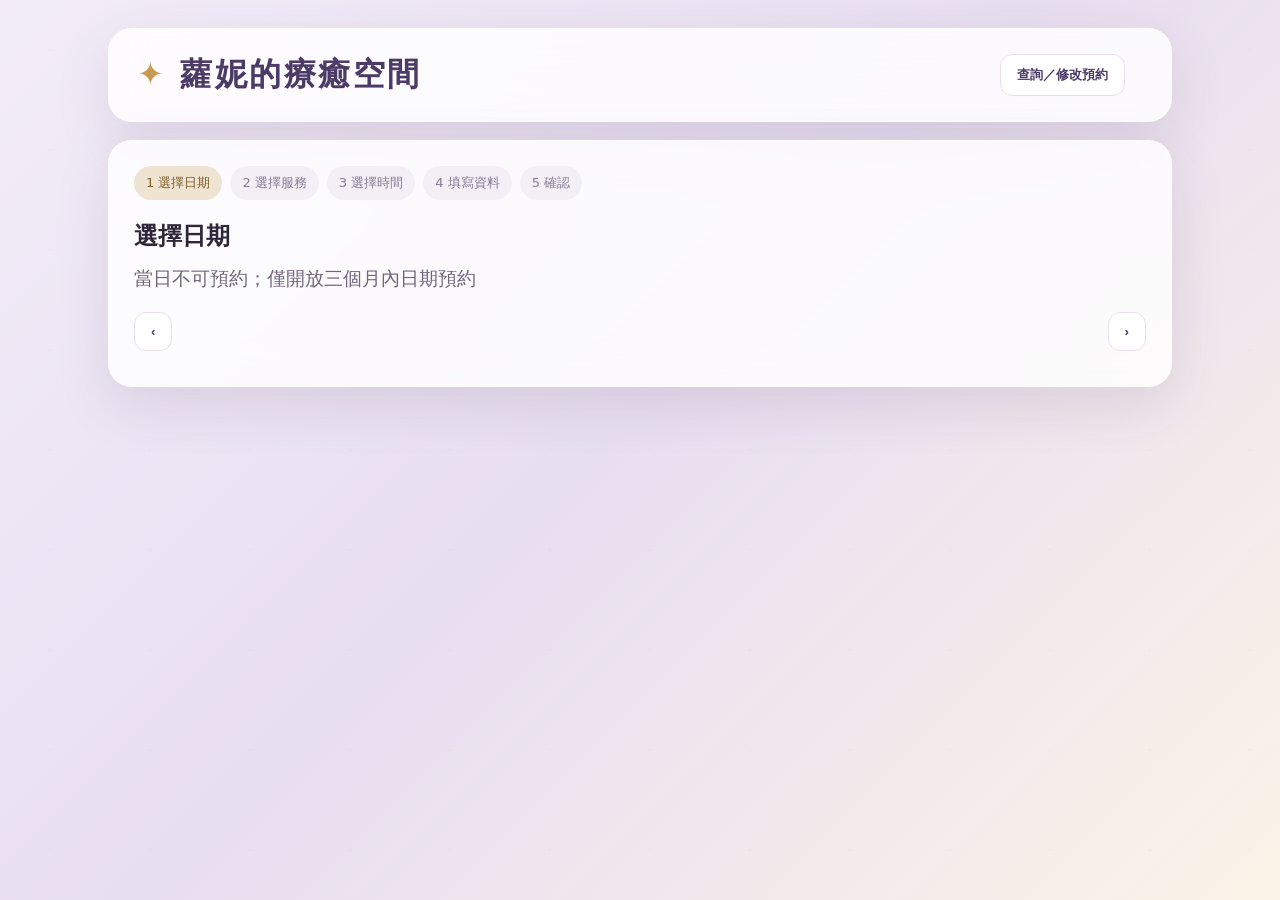
==== commit a822f226: "phase6: in-page dialogs (no URL bar), hint font 19px, desktop search button beside LINE, mobile LINE" ====
--- a/public/index.html
+++ b/public/index.html
@@ -64,7 +64,7 @@
 [hidden]{display:none!important}
 #manageBookingBtn,#myReservationsLink{margin-left:auto}
 .lineSlot{margin-left:12px}
-@media(max-width:800px){header .lineSlot img#lineLoginImg,header .lineSlot picture img{height:92px!important;width:auto!important;max-width:none!important}header .lineSlot{max-width:none!important;width:auto!important}}
+
 .lineSlot{order:3;margin-left:auto;margin-right:0}
 .lineSlot img{max-width:100%}
 #manageBookingBtn,#myReservationsLink{order:2}
@@ -75,6 +75,8 @@
   .lineSlot img{max-width:100%;height:auto}
   #manageBookingBtn,#myReservationsLink{order:2;flex:1 1 100%}
 }
+@media(max-width:800px){header>div:first-child{flex:1 1 100%!important;min-width:0}#manageBookingBtn,#myReservationsLink{width:auto!important;order:2!important;flex:0 0 auto!important;margin:0 8px 0 auto!important;font-size:13px!important;padding:0 12px!important;height:36px!important;min-height:36px!important;box-sizing:border-box!important;align-items:center}header .lineSlot{order:3!important;flex:0 0 auto!important;margin:0 0 0 8px!important;max-width:none!important;width:auto!important}header .lineSlot img{height:36px!important;width:auto!important}}
+@media(min-width:801px){#manageBookingBtn,#myReservationsLink{margin-left:auto!important;margin-right:0!important}.lineSlot{margin-left:0!important}}
 </style>
 </head>
 <body>
@@ -83,7 +85,7 @@
 <main>
 <section class="glass panel">
 <div class="steps"><span class="step active">1 選擇日期</span><span class="step">2 選擇服務</span><span class="step">3 選擇時間</span><span class="step">4 填寫資料</span><span class="step">5 確認</span></div>
-<div id="dateView"><h2>選擇日期</h2><div class="hint" style="font-size:150%">當日不可預約；僅開放三個月內日期預約</div><div class="calendarHead"><button id="prevMonth" class="secondary">‹</button><strong id="monthTitle"></strong><button id="nextMonth" class="secondary">›</button></div><div class="calendar" id="calendar"></div></div>
+<div id="dateView"><h2>選擇日期</h2><div class="hint" style="font-size:19px">當日不可預約；僅開放三個月內日期預約</div><div class="calendarHead"><button id="prevMonth" class="secondary">‹</button><strong id="monthTitle"></strong><button id="nextMonth" class="secondary">›</button></div><div class="calendar" id="calendar"></div></div>
 <div id="serviceView" class="hidden"><h2>選擇服務</h2><div class="hint" id="serviceHint"></div><div class="serviceGrid" id="serviceGrid"></div><div class="actions"><button type="button" id="backDate" class="secondary">返回日期</button><button type="button" id="toSlots">下一步</button></div></div>
 <div id="slotView" class="hidden"><h2>選擇時間</h2><p id="selectedDateText"></p><div class="slots" id="slots"></div><div class="actions"><button type="button" id="backService" class="secondary">返回服務</button><button type="button" id="toForm">下一步</button></div></div>
 <div id="formView" class="hidden"><h2>填寫資料</h2><label for="name">姓名</label><input id="name" maxlength="100" autocomplete="name" placeholder="請輸入姓名"><label for="birthDate">西元生日</label><input id="birthDate" type="date" min="1900-01-01" autocomplete="bday"><label for="phone">電話</label><input id="phone" type="tel" maxlength="30" autocomplete="tel" inputmode="tel" placeholder="請輸入電話"><label for="note">有什麼想對我說的話嗎？或是你此刻的心情</label><textarea id="note" maxlength="500" rows="4" placeholder="請輸入"></textarea><div class="summaryBox" id="formSummary"></div><div id="formValidation" class="notice hidden" role="alert"></div><div class="actions"><button type="button" id="backSlot" class="secondary">返回時間</button><button id="toConfirm" type="button">確認資料</button></div></div>
@@ -93,5 +95,6 @@
 
 </main>
 </div>
+<script src="/js/ui-dialog.js"></script>
 <script src="/js/index.js"></script>
 </body></html>
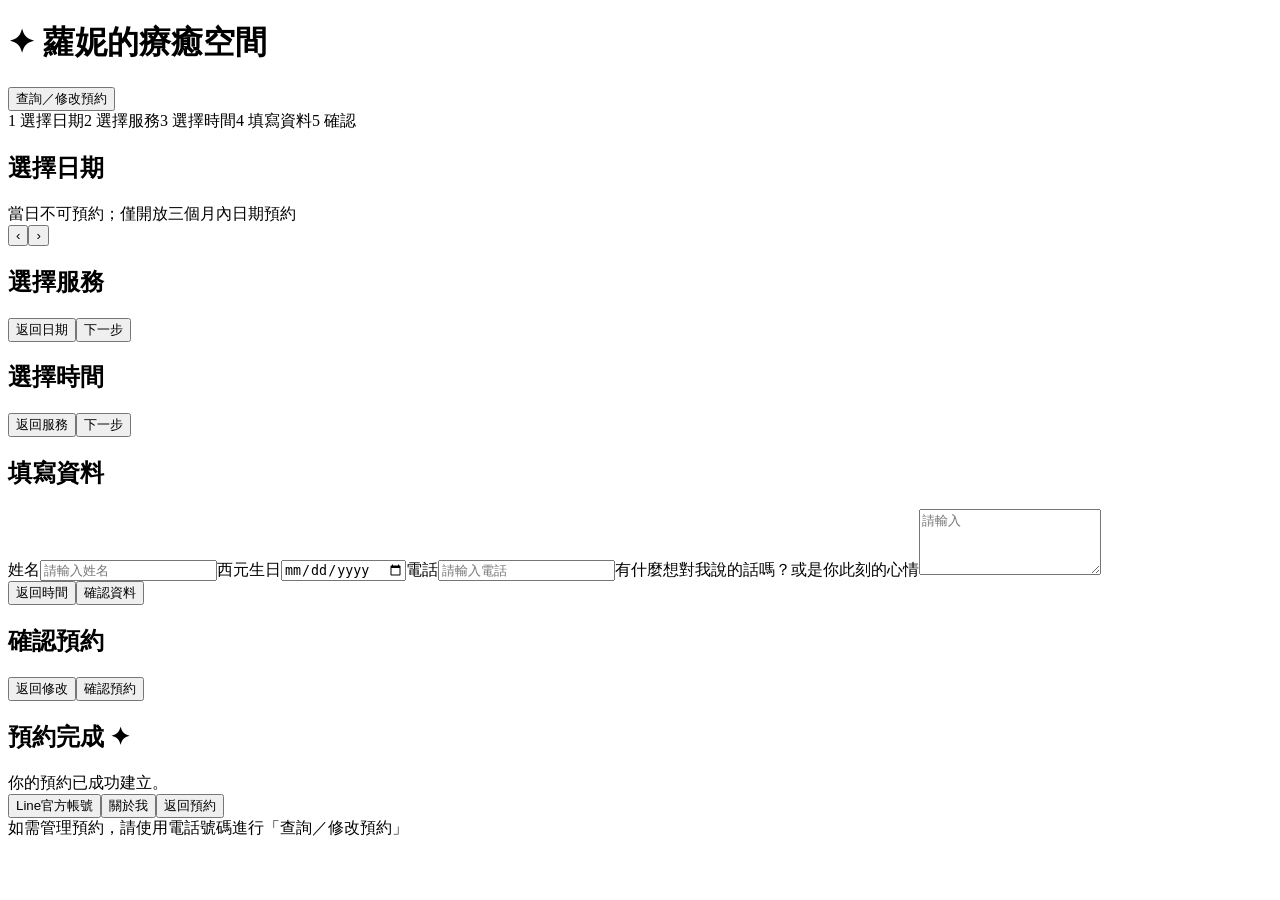
==== commit 51d9b9a2: "security: CSP without unsafe-inline; CAS RPC lost-response recovery" ====
--- a/public/index.html
+++ b/public/index.html
@@ -3,81 +3,7 @@
 <head>
 <meta charset="utf-8"><meta name="viewport" content="width=device-width,initial-scale=1">
 <title>蘿妮的療癒空間｜線上預約</title>
-<style>
-:root{--violet:#8e76b7;--violet-dark:#4d3b67;--lav:#eee7f7;--cream:#fffaf2;--amber:#c89b50;--ink:#30263a;--muted:#71657d;--line:#e8dfed;--glass:rgba(255,255,255,.82)}
-*{box-sizing:border-box}body{margin:0;min-height:100vh;color:var(--ink);font-family:system-ui,-apple-system,"Noto Sans TC",sans-serif;background:linear-gradient(135deg,#f3edf8 0%,#e8def1 48%,#fbf3e7 100%);overflow-x:hidden}
-body:before{content:"";position:fixed;inset:0;pointer-events:none;background-image:radial-gradient(circle,rgba(200,155,80,.22) 0 1px,transparent 1.5px);background-size:100px 100px;opacity:.25}
-.wrap{max-width:1100px;margin:auto;padding:28px 18px 70px}.glass{background:var(--glass);border:1px solid rgba(255,255,255,.9);backdrop-filter:blur(18px);box-shadow:0 18px 55px rgba(72,50,92,.12);border-radius:24px}
-header{padding:24px 28px;margin-bottom:18px;display:flex;justify-content:space-between;align-items:center;gap:18px}h1{margin:0;font-size:32px;letter-spacing:.08em;color:var(--violet-dark)}.sub{color:var(--muted);margin-top:7px}.magic{color:var(--amber)}
-button{border:1px solid transparent;border-radius:12px;padding:11px 16px;background:linear-gradient(135deg,#9e87c5,#72588f);color:white;font-weight:700;cursor:pointer;box-shadow:0 8px 22px rgba(72,50,92,.14)}button:hover{filter:brightness(1.04)}button:disabled{opacity:.42;cursor:not-allowed;box-shadow:none}.secondary{background:white;color:var(--violet-dark);border-color:var(--line);box-shadow:none}.danger{background:#8d5c6d}.successBtn{background:linear-gradient(135deg,#caa15d,#aa7e3e)}
-main{display:grid;grid-template-columns:1fr;gap:18px}.panel{padding:25px}.steps{display:flex;gap:8px;margin-bottom:20px;flex-wrap:wrap}.step{padding:8px 12px;border-radius:999px;background:#f4eff7;color:#887b92;font-size:13px}.step.active{background:#efe4d2;color:#80602d}h2{margin:0 0 14px}.hint,.muted{color:var(--muted);font-size:14px}.calendarHead{display:flex;justify-content:space-between;align-items:center;margin:20px 0 10px}.calendar{display:grid;grid-template-columns:repeat(7,1fr);gap:7px}.calendarLoading{grid-column:1/-1;text-align:center;padding:24px;color:var(--muted)}.dow{text-align:center;color:#8a7e92;font-size:12px;padding:5px}.day{min-height:58px;background:#fff;color:var(--ink);border:1px solid var(--line);box-shadow:none}.day.past,.day.empty{opacity:.28;cursor:not-allowed}.day.selected{outline:2px solid var(--amber);background:#fff8eb}.day.closed{opacity:.42;cursor:not-allowed}.dayStatus{display:block;font-size:9px;line-height:1.1;margin-top:3px;font-weight:700}.day.partial{border-color:#c8b4da}.day.full{opacity:.52}
-.serviceGrid{display:grid;gap:10px;margin-top:16px}.serviceCard{width:100%;text-align:left;background:#fff;color:var(--ink);border:1px solid var(--line);box-shadow:none}.serviceCard.selected{border-color:var(--amber);background:#fff8eb;box-shadow:0 0 0 2px rgba(200,155,80,.18)}.serviceRow{display:flex;align-items:flex-start;gap:14px}.serviceInfo{min-width:0;flex:1}.serviceName{font-size:16px;font-weight:800}.serviceDescription{font-size:13px;color:var(--muted);margin-top:5px;line-height:1.55}.servicePrice{margin-left:auto;flex:0 0 92px;text-align:right;font-size:16px;font-weight:800;white-space:nowrap}.serviceDuration{font-size:13px;color:var(--muted);margin-top:3px}.slots{display:grid;grid-template-columns:repeat(3,1fr);gap:9px;margin-top:16px}.slot{background:#fff;color:var(--ink);border:1px solid var(--line);padding:13px;box-shadow:none}.slot.available:hover{border-color:#bca8d2}.slot.booked{opacity:.42;text-decoration:line-through}.slot.selected{background:#fff8eb;border-color:var(--amber);color:#745526}.emptyState{grid-column:1/-1;padding:18px;border:1px dashed var(--line);border-radius:12px;color:var(--muted);background:#fff}
-label{display:block;margin:14px 0 7px;color:#5e5268}input{width:100%;padding:13px;border-radius:12px;border:1px solid var(--line);background:#fff;color:var(--ink);outline:none}input:focus{border-color:#ad95c7;box-shadow:0 0 0 3px rgba(142,118,183,.12)}.actions{display:flex;justify-content:space-between;gap:10px;margin-top:20px}.summary{line-height:1.9;color:#51455c}.summaryBox{padding:15px;border-radius:14px;background:#faf7fc;border:1px solid var(--line);margin-top:15px}.success{padding:18px;border-radius:14px;background:#fff9ed;border:1px solid #ead7b2}.code{font-size:22px;font-weight:800;letter-spacing:.08em;color:#765b2c;margin:5px 0 14px}.status{display:inline-block;padding:4px 9px;border-radius:999px;background:#eee8f4;color:#675778;font-size:12px}.hidden{display:none!important}.notice{padding:10px 12px;background:#f7f1fa;border-radius:10px;color:#655873;font-size:13px;margin-top:12px}.legend{display:flex;gap:12px;flex-wrap:wrap;margin-top:12px;color:#776a80;font-size:12px}
-@media(max-width:800px){main{grid-template-columns:1fr}.slots{grid-template-columns:repeat(2,1fr)}header{align-items:flex-start;flex-direction:column}.wrap{padding:16px 12px 45px}.panel{padding:19px}.day{min-height:50px;padding:7px 3px}.booking{align-items:flex-start;flex-direction:column}.adminTools input{max-width:none;width:100%}}
-
-@media(max-width:600px){
-  .wrap{padding:10px 10px 32px}
-  .glass{border-radius:18px}
-  header{padding:18px 16px;margin-bottom:12px;gap:12px}
-  h1{font-size:24px;line-height:1.35;letter-spacing:.04em}
-  .sub{font-size:13px;line-height:1.5}
-  header button{width:100%;min-height:44px}
-  .panel{padding:16px}
-  h2{font-size:21px;line-height:1.4}
-  .steps{gap:5px;margin-bottom:14px}
-  .step{padding:6px 9px;font-size:11px}
-  .calendar{gap:4px}
-  .dow{font-size:11px;padding:4px 0}
-  .day{min-height:48px;padding:5px 2px;font-size:14px;border-radius:9px}
-  .calendarHead button{min-width:44px;min-height:44px;padding:8px 12px}
-  .slots{grid-template-columns:repeat(2,minmax(0,1fr));gap:8px}
-  .slot{min-height:46px;padding:11px 8px}
-  .serviceGrid{gap:8px}
-  .serviceCard{min-height:58px;padding:12px}
-  input,select,textarea{min-height:46px;font-size:16px}
-  .actions{flex-direction:column;gap:8px}
-  .actions>button{width:100%;min-height:46px}
-  .success .code{font-size:20px;overflow-wrap:anywhere}
-  .legend{gap:7px;line-height:1.6}
-  .summaryBox{overflow-wrap:anywhere}
-}
-@media(max-width:380px){
-  .wrap{padding-left:7px;padding-right:7px}
-  .panel{padding:13px}
-  h1{font-size:21px}
-  .step{font-size:10px;padding:5px 7px}
-  .day{min-height:44px;font-size:13px}
-}
-.bindCode{font-size:1.15em;letter-spacing:.12em;font-family:ui-monospace,Menlo,Consolas,monospace}
-.copyBindBtn{margin-left:8px;padding:4px 10px;font-size:.85em}
-.bindHint{margin-top:10px;padding:10px 12px;border-radius:10px;background:#fff3cd;border:2px solid #e0a800;color:#7a4a00;font-weight:700;line-height:1.6}
-.lineSlot{display:flex;align-items:center;margin-left:auto;margin-right:12px}.lineSlot img{height:46px;width:auto;cursor:pointer;border-radius:10px}.lineSlot .bindHint{margin:0}
-@media(max-width:800px){.lineSlot{order:3;width:100%;margin:10px 0 0;justify-content:center}.lineSlot img{height:44px;width:auto}}
-
-.pageNotice{position:fixed;inset:0;background:rgba(40,30,50,.38);display:flex;align-items:center;justify-content:center;z-index:9999;padding:16px}
-.pageNotice.hidden{display:none}
-.pageNoticeCard{background:#fff;border-radius:18px;padding:22px 24px 18px;min-width:240px;max-width:min(88vw,420px);box-shadow:0 18px 40px rgba(40,30,50,.25)}
-.pageNoticeText{white-space:pre-line;color:#2b2233;line-height:1.7;margin-bottom:16px;font-size:16px}
-.pageNoticeOk{display:block;margin-left:auto;padding:9px 22px;border:0;border-radius:12px;background:linear-gradient(135deg,#9b7fc4,#6f5590);color:#fff;font-weight:700;cursor:pointer}
-
-/* 首頁 LINE 區塊與按鈕位置（電腦：LINE 在最右；手機：LINE 在右上角） */
-[hidden]{display:none!important}
-#manageBookingBtn,#myReservationsLink{margin-left:auto}
-.lineSlot{margin-left:12px}
-
-.lineSlot{order:3;margin-left:auto;margin-right:0}
-.lineSlot img{max-width:100%}
-#manageBookingBtn,#myReservationsLink{order:2}
-@media(max-width:800px){
-  header{flex-direction:row!important;flex-wrap:wrap;align-items:flex-start}
-  header>div:first-child{flex:1 1 0;min-width:0}
-  .lineSlot{order:0;margin-left:0;margin-right:0;flex:0 0 auto;max-width:46%}
-  .lineSlot img{max-width:100%;height:auto}
-  #manageBookingBtn,#myReservationsLink{order:2;flex:1 1 100%}
-}
-@media(max-width:800px){header>div:first-child{flex:1 1 100%!important;min-width:0}#manageBookingBtn,#myReservationsLink{width:auto!important;order:2!important;flex:0 0 auto!important;margin:0 8px 0 auto!important;font-size:13px!important;padding:0 12px!important;height:36px!important;min-height:36px!important;box-sizing:border-box!important;align-items:center}header .lineSlot{order:3!important;flex:0 0 auto!important;margin:0 0 0 8px!important;max-width:none!important;width:auto!important}header .lineSlot img{height:36px!important;width:auto!important}}
-@media(min-width:801px){#manageBookingBtn,#myReservationsLink{margin-left:auto!important;margin-right:0!important}.lineSlot{margin-left:0!important}}
-</style>
+<link rel="stylesheet" href="/css/index.css">
 </head>
 <body>
 <div class="wrap">
@@ -85,7 +11,7 @@
 <main>
 <section class="glass panel">
 <div class="steps"><span class="step active">1 選擇日期</span><span class="step">2 選擇服務</span><span class="step">3 選擇時間</span><span class="step">4 填寫資料</span><span class="step">5 確認</span></div>
-<div id="dateView"><h2>選擇日期</h2><div class="hint" style="font-size:19px">當日不可預約；僅開放三個月內日期預約</div><div class="calendarHead"><button id="prevMonth" class="secondary">‹</button><strong id="monthTitle"></strong><button id="nextMonth" class="secondary">›</button></div><div class="calendar" id="calendar"></div></div>
+<div id="dateView"><h2>選擇日期</h2><div class="hint st-94aa034c">當日不可預約；僅開放三個月內日期預約</div><div class="calendarHead"><button id="prevMonth" class="secondary">‹</button><strong id="monthTitle"></strong><button id="nextMonth" class="secondary">›</button></div><div class="calendar" id="calendar"></div></div>
 <div id="serviceView" class="hidden"><h2>選擇服務</h2><div class="hint" id="serviceHint"></div><div class="serviceGrid" id="serviceGrid"></div><div class="actions"><button type="button" id="backDate" class="secondary">返回日期</button><button type="button" id="toSlots">下一步</button></div></div>
 <div id="slotView" class="hidden"><h2>選擇時間</h2><p id="selectedDateText"></p><div class="slots" id="slots"></div><div class="actions"><button type="button" id="backService" class="secondary">返回服務</button><button type="button" id="toForm">下一步</button></div></div>
 <div id="formView" class="hidden"><h2>填寫資料</h2><label for="name">姓名</label><input id="name" maxlength="100" autocomplete="name" placeholder="請輸入姓名"><label for="birthDate">西元生日</label><input id="birthDate" type="date" min="1900-01-01" autocomplete="bday"><label for="phone">電話</label><input id="phone" type="tel" maxlength="30" autocomplete="tel" inputmode="tel" placeholder="請輸入電話"><label for="note">有什麼想對我說的話嗎？或是你此刻的心情</label><textarea id="note" maxlength="500" rows="4" placeholder="請輸入"></textarea><div class="summaryBox" id="formSummary"></div><div id="formValidation" class="notice hidden" role="alert"></div><div class="actions"><button type="button" id="backSlot" class="secondary">返回時間</button><button id="toConfirm" type="button">確認資料</button></div></div>
